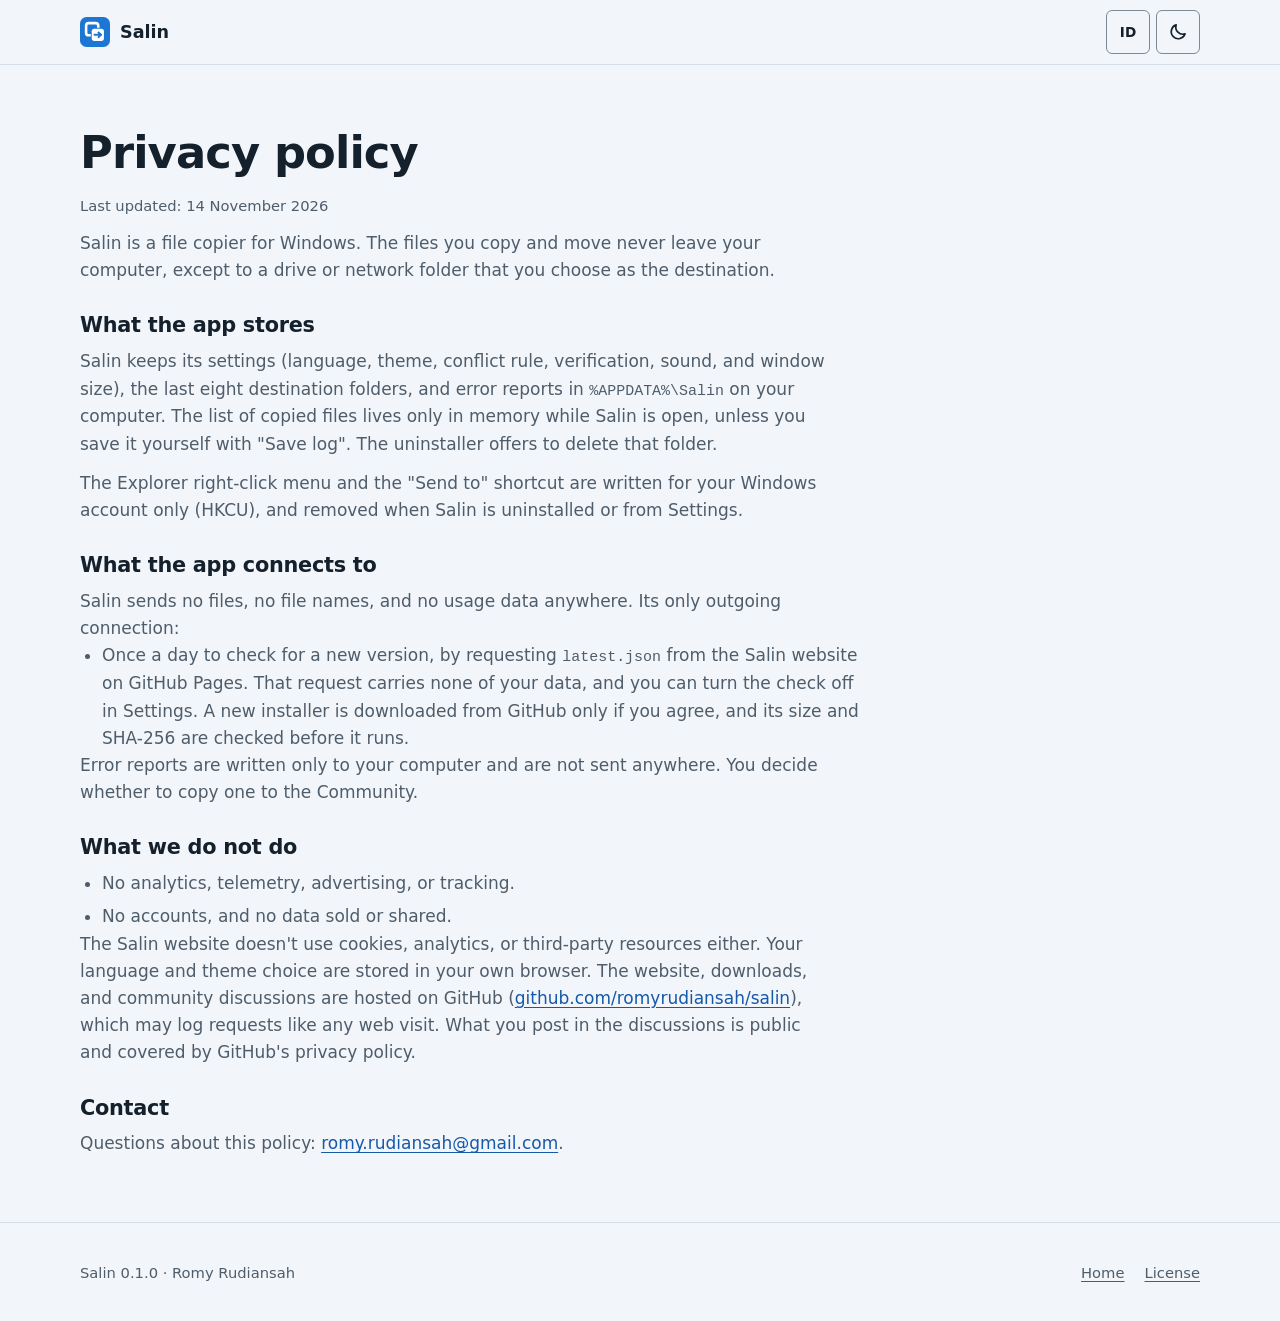
==== privacy.html @ a652020c "Situs Salin 0.1.0 (dari f0fc010)" ====
<!doctype html>
<html lang="id" data-lang="id">
<head>
  <meta charset="utf-8">
  <meta name="viewport" content="width=device-width, initial-scale=1">
  <title>Privasi Salin</title>
  <meta name="description" content="Kebijakan privasi Salin: file disalin di komputer Anda, tanpa akun, tanpa analitik.">
  <meta name="theme-color" content="#F2F5F9">
  <link rel="icon" href="img/logo.svg" type="image/svg+xml">
  <link rel="icon" href="favicon.ico" sizes="any">
  <link rel="stylesheet" href="style.css">
  <script>
    (function () {
      var d = document.documentElement, l = null, t = null;
      try { l = localStorage.getItem("salin-lang"); t = localStorage.getItem("salin-theme"); } catch (e) {}
      if (l !== "id" && l !== "en") l = /^id\b/i.test(navigator.language || "") ? "id" : "en";
      d.dataset.lang = l;
      d.lang = l;
      if (t === "dark") d.dataset.theme = "dark";
    })();
  </script>
</head>
<body>
<a class="skip" href="#isi"><span data-l="id">Langsung ke isi</span><span data-l="en">Skip to content</span></a>

<header class="top">
  <div class="wrap top-row">
    <a class="brand" href="./"><img src="img/logo.svg" alt="" width="30" height="30">Salin</a>
    <div class="tools">
      <button class="tool" type="button" data-switch-lang>
        <span data-l="id" aria-label="Switch to English">EN</span><span data-l="en" aria-label="Ganti ke Bahasa Indonesia">ID</span>
      </button>
      <button class="tool tool-icon" type="button" data-switch-theme aria-pressed="false">
        <span class="sr-only"><span data-l="id">Mode gelap</span><span data-l="en">Dark mode</span></span>
        <svg class="i-moon" viewBox="0 0 24 24" aria-hidden="true"><path d="M20.5 14.2A8.5 8.5 0 0 1 9.8 3.5a8.5 8.5 0 1 0 10.7 10.7z"/></svg>
        <svg class="i-sun" viewBox="0 0 24 24" aria-hidden="true"><circle cx="12" cy="12" r="4"/><path d="M12 2.5v2M12 19.5v2M2.5 12h2M19.5 12h2M5.3 5.3l1.4 1.4M17.3 17.3l1.4 1.4M5.3 18.7l1.4-1.4M17.3 6.7l1.4-1.4"/></svg>
      </button>
    </div>
  </div>
</header>

<main id="isi" class="doc wrap">
  <h1><span data-l="id">Kebijakan privasi</span><span data-l="en">Privacy policy</span></h1>
  <p class="meta"><span data-l="id">Terakhir diperbarui: 14 November 2026</span><span data-l="en">Last updated: 14 November 2026</span></p>
  <p><span data-l="id">Salin adalah penyalin file untuk Windows. File yang Anda salin dan pindahkan tidak pernah meninggalkan komputer Anda, kecuali ke drive atau folder jaringan yang Anda pilih sendiri sebagai tujuan.</span><span data-l="en">Salin is a file copier for Windows. The files you copy and move never leave your computer, except to a drive or network folder that you choose as the destination.</span></p>

  <h2><span data-l="id">Data yang disimpan aplikasi</span><span data-l="en">What the app stores</span></h2>
  <p><span data-l="id">Salin menyimpan pengaturan (bahasa, tema, aturan konflik, verifikasi, bunyi, dan ukuran jendela), delapan folder tujuan terakhir, serta laporan galat di <code>%APPDATA%\Salin</code> di komputer Anda. Daftar file yang disalin hanya ada di memori selama Salin terbuka, kecuali Anda sendiri menyimpannya lewat "Simpan log". Uninstaller menawarkan untuk menghapus folder itu.</span><span data-l="en">Salin keeps its settings (language, theme, conflict rule, verification, sound, and window size), the last eight destination folders, and error reports in <code>%APPDATA%\Salin</code> on your computer. The list of copied files lives only in memory while Salin is open, unless you save it yourself with "Save log". The uninstaller offers to delete that folder.</span></p>
  <p><span data-l="id">Menu klik kanan Explorer dan pintasan "Kirim ke" ditulis untuk akun Windows Anda saja (HKCU), dan dilepas saat Salin dicopot atau dari Pengaturan.</span><span data-l="en">The Explorer right-click menu and the "Send to" shortcut are written for your Windows account only (HKCU), and removed when Salin is uninstalled or from Settings.</span></p>

  <h2><span data-l="id">Sambungan internet aplikasi</span><span data-l="en">What the app connects to</span></h2>
  <p><span data-l="id">Salin tidak mengirim file, nama file, atau data pemakaian ke mana pun. Satu-satunya sambungan keluar:</span><span data-l="en">Salin sends no files, no file names, and no usage data anywhere. Its only outgoing connection:</span></p>
  <ul>
    <li><span data-l="id">Sekali sehari untuk memeriksa versi baru, dengan meminta <code>latest.json</code> dari situs Salin di GitHub Pages. Tidak ada data Anda di dalam permintaan itu, dan pemeriksaan ini bisa dimatikan di Pengaturan. Installer baru diunduh dari GitHub hanya bila Anda setuju, lalu ukuran dan SHA-256-nya dicocokkan sebelum dijalankan.</span><span data-l="en">Once a day to check for a new version, by requesting <code>latest.json</code> from the Salin website on GitHub Pages. That request carries none of your data, and you can turn the check off in Settings. A new installer is downloaded from GitHub only if you agree, and its size and SHA-256 are checked before it runs.</span></li>
  </ul>
  <p><span data-l="id">Laporan galat ditulis hanya ke komputer Anda dan tidak dikirim ke mana pun. Anda sendiri yang memutuskan apakah menyalinnya ke Komunitas.</span><span data-l="en">Error reports are written only to your computer and are not sent anywhere. You decide whether to copy one to the Community.</span></p>

  <h2><span data-l="id">Yang tidak kami lakukan</span><span data-l="en">What we do not do</span></h2>
  <ul>
    <li><span data-l="id">Tidak ada analitik, telemetri, iklan, atau pelacakan.</span><span data-l="en">No analytics, telemetry, advertising, or tracking.</span></li>
    <li><span data-l="id">Tidak ada akun, dan tidak ada data yang dijual atau dibagikan.</span><span data-l="en">No accounts, and no data sold or shared.</span></li>
  </ul>
  <p><span data-l="id">Situs Salin juga tidak memakai cookie, analitik, atau sumber dari pihak lain. Pilihan bahasa dan tema Anda disimpan di browser Anda sendiri. Situs, unduhan, dan diskusi komunitas berada di GitHub (<a href="https://github.com/romyrudiansah/salin">github.com/romyrudiansah/salin</a>), yang bisa mencatat permintaan seperti kunjungan web biasa. Yang Anda tulis di diskusi bersifat publik dan mengikuti kebijakan privasi GitHub.</span><span data-l="en">The Salin website doesn't use cookies, analytics, or third-party resources either. Your language and theme choice are stored in your own browser. The website, downloads, and community discussions are hosted on GitHub (<a href="https://github.com/romyrudiansah/salin">github.com/romyrudiansah/salin</a>), which may log requests like any web visit. What you post in the discussions is public and covered by GitHub's privacy policy.</span></p>

  <h2><span data-l="id">Kontak</span><span data-l="en">Contact</span></h2>
  <p><span data-l="id">Pertanyaan tentang kebijakan ini:</span><span data-l="en">Questions about this policy:</span> <a href="mailto:romy.rudiansah@gmail.com">romy.rudiansah@gmail.com</a>.</p>
</main>

<footer class="foot">
  <div class="wrap foot-row">
    <p>Salin 0.1.0 · Romy Rudiansah</p>
    <nav aria-label="Footer">
      <a href="./"><span data-l="id">Halaman utama</span><span data-l="en">Home</span></a>
      <a href="LICENSE.txt"><span data-l="id">Lisensi</span><span data-l="en">License</span></a>
    </nav>
  </div>
</footer>
<script src="site.js"></script>
</body>
</html>
---- style.css ----
/* Situs Salin. Alasan tiap pilihan ada di site/DESIGN.md. */
:root {
  --bg: #F2F5F9;
  --panel: #FFFFFF;
  --ink: #14202B;
  --dim: #4F5D6B;
  --line: #D5DDE6;
  --edge: #7D8A97;
  --accent: #1C6FCB;
  --on-accent: #FFFFFF;
  --link: #1659A8;
  --ghost: #1C6FCB;
  --sheet: #14202B;
  --on-sheet: #F2F5F9;
  /* Tombol dan bayangan kotak di lembar unduh memakai aksen tema sebaliknya supaya kontras dengan lembar. */
  --sheet-btn: #6AAEF0;
  --on-sheet-btn: #061A30;
  --shadow: 0 14px 40px rgba(20, 32, 43, .14);
  --gutter: clamp(16px, 4vw, 40px);
  --offset: 14px;
  color-scheme: light;
}
:root[data-theme="dark"] {
  --bg: #0D131A;
  --panel: #16202B;
  --ink: #E6EDF5;
  --dim: #9DABBA;
  --line: #273442;
  --edge: #6B7A8A;
  --accent: #6AAEF0;
  --on-accent: #061A30;
  --link: #7FB8F2;
  --ghost: #6AAEF0;
  --sheet: #E6EDF5;
  --on-sheet: #14202B;
  --sheet-btn: #1C6FCB;
  --on-sheet-btn: #FFFFFF;
  --shadow: 0 14px 40px rgba(0, 0, 0, .5);
  color-scheme: dark;
}

*, *::before, *::after { box-sizing: border-box; }
html { -webkit-text-size-adjust: 100%; scroll-behavior: smooth; }
body {
  margin: 0;
  background: var(--bg);
  color: var(--ink);
  font: 17px/1.6 "Segoe UI Variable Text", "Segoe UI", system-ui, sans-serif;
}
img, svg { display: block; max-width: 100%; }
img { height: auto; }
h1, h2, h3 { font-family: "Segoe UI Variable Display", "Segoe UI", system-ui, sans-serif; margin: 0; font-weight: 600; }
h1 { font-size: clamp(2.1rem, 1.2rem + 4vw, 4.2rem); line-height: 1.06; letter-spacing: -.02em; max-width: 19ch; }
h2 { font-size: clamp(1.6rem, 1.2rem + 1.5vw, 2.4rem); line-height: 1.15; letter-spacing: -.012em; }
h3 { font-size: 1.08rem; line-height: 1.3; }
p { margin: 0; }
ul, ol { margin: 0; padding: 0; list-style: none; }
a { color: var(--link); text-underline-offset: 3px; }
a:hover { text-decoration-thickness: 2px; }
:focus-visible { outline: 3px solid var(--link); outline-offset: 2px; border-radius: 4px; }
code, kbd { font-family: "Cascadia Mono", Consolas, monospace; font-size: .88em; }

html[data-lang="id"] [data-l="en"], html[data-lang="en"] [data-l="id"] { display: none !important; }

.wrap { width: min(1200px, 100%); margin-inline: auto; padding-inline: var(--gutter); }
.narrow { max-width: 820px; }
.sr-only { position: absolute; width: 1px; height: 1px; overflow: hidden; clip-path: inset(50%); white-space: nowrap; }
.skip { position: absolute; left: 12px; top: -60px; padding: 10px 14px; background: var(--accent); color: var(--on-accent); border-radius: 6px; z-index: 5; }
.skip:focus { top: 12px; }

/* Kepala halaman */
.top { border-bottom: 1px solid var(--line); }
.top-row { display: flex; align-items: center; gap: 20px; min-height: 64px; }
.brand { display: inline-flex; align-items: center; gap: 10px; min-height: 44px; font: 600 1.1rem "Segoe UI Variable Display", "Segoe UI", system-ui, sans-serif; color: var(--ink); text-decoration: none; }
.nav { display: flex; gap: 2px; margin-left: 12px; }
.nav a { display: inline-flex; align-items: center; min-height: 44px; padding: 0 11px; border-radius: 6px; color: var(--dim); font-size: .94rem; text-decoration: none; white-space: nowrap; }
.nav a:hover { color: var(--ink); background: var(--panel); }
.tools { display: flex; gap: 6px; margin-left: auto; }
.tool { display: inline-grid; place-items: center; min-width: 44px; height: 44px; padding: 0 10px; border: 1px solid var(--edge); border-radius: 6px; background: transparent; color: var(--ink); font: 600 .85rem "Segoe UI", system-ui, sans-serif; cursor: pointer; }
.tool:hover { background: var(--panel); }
.tool svg { width: 20px; height: 20px; fill: none; stroke: currentColor; stroke-width: 2; stroke-linecap: round; stroke-linejoin: round; }
.i-sun { display: none; }
:root[data-theme="dark"] .i-sun { display: block; }
:root[data-theme="dark"] .i-moon { display: none; }
.menu-btn { display: none; }

/* Pembuka */
.hero { padding-block: clamp(36px, 5vw, 72px) clamp(44px, 6vw, 84px); }
.hero-row { display: grid; grid-template-columns: minmax(0, 1fr) auto; gap: 24px 56px; align-items: start; margin-top: clamp(20px, 3vw, 32px); }
.lead { max-width: 58ch; color: var(--dim); font-size: clamp(1.05rem, 1rem + .35vw, 1.25rem); line-height: 1.5; }
.hero-cta { display: grid; justify-items: start; gap: 10px; }
.meta { color: var(--dim); font-size: .92rem; }
.btn { display: inline-flex; align-items: center; justify-content: center; gap: 10px; min-height: 52px; padding: 0 24px; border-radius: 6px; font-weight: 600; font-size: 1.05rem; text-decoration: none; transition: filter .12s ease; }
.btn svg { width: 22px; height: 22px; fill: none; stroke: currentColor; stroke-width: 2.2; stroke-linecap: round; stroke-linejoin: round; }
.btn-primary { background: var(--accent); color: var(--on-accent); }
.btn-primary:hover { filter: brightness(1.1); }
.btn-ink { background: var(--sheet-btn); color: var(--on-sheet-btn); }
.btn-ink:hover { filter: brightness(1.1); }
.text-link { display: inline-flex; align-items: center; min-height: 44px; }

/* Motif "Ganda": dari logo, kotak bergaris di belakang dan kotak penuh di depan yang bergeser ke kanan
   bawah. Tangkapan layar adalah kotak depan; garis aksen di belakangnya mengintip di kiri atas. Gambar
   tidak pernah dipotong, jadi jendela aplikasi tampil utuh. */
.shot { margin: 0; }
.frame { position: relative; isolation: isolate; padding: var(--offset) 0 0 var(--offset); }
.frame::before {
  content: "";
  position: absolute;
  inset: 0 var(--offset) var(--offset) 0;
  border: 3px solid var(--ghost);
  border-radius: 12px;
  z-index: -1;
}
.shot img {
  width: 100%;
  padding: 10px;
  background: var(--panel);
  border-radius: 10px;
  border: 1px solid var(--line);
  box-shadow: var(--shadow);
}
.shot figcaption { margin-top: 12px; color: var(--dim); font-size: .9rem; }
.shot-hero { margin-top: clamp(28px, 4vw, 44px); }
.shot-wide { margin-top: clamp(28px, 4vw, 44px); }

.sec { padding-block: clamp(40px, 5vw, 76px); border-top: 1px solid var(--line); }
.sec p + p { margin-top: 14px; }
.sec > .wrap > h2, .narrow > h2 { margin-bottom: 18px; }
.narrow p { color: var(--dim); }

.head-pair { display: grid; grid-template-columns: minmax(0, 6fr) minmax(0, 6fr); gap: 16px 48px; align-items: start; margin-bottom: clamp(26px, 3vw, 38px); }
.head-pair p { color: var(--dim); }

/* Urutan penulisan file: garis waktu mendatar, langkah dengan nama file sungguhan. */
.steps { display: grid; grid-template-columns: repeat(4, minmax(0, 1fr)); gap: 0; counter-reset: step; }
.steps li { position: relative; padding: 46px 22px 0 0; counter-increment: step; }
.steps li::before {
  content: counter(step);
  position: absolute;
  top: 0;
  left: 0;
  display: grid;
  place-items: center;
  width: 30px;
  height: 30px;
  border-radius: 7px;
  background: var(--accent);
  color: var(--on-accent);
  font: 600 .95rem "Segoe UI", system-ui, sans-serif;
}
.steps li::after { content: ""; position: absolute; top: 14px; left: 38px; right: 8px; height: 2px; background: var(--line); }
.steps li:last-child::after { display: none; }
.steps h3 { margin-bottom: 8px; }
.steps p { color: var(--dim); font-size: .96rem; line-height: 1.5; }
.file { display: inline-block; margin-top: 10px; padding: 3px 8px; border: 1px solid var(--line); border-radius: 5px; background: var(--panel); color: var(--ink); font-family: "Cascadia Mono", Consolas, monospace; font-size: .82rem; overflow-wrap: anywhere; }
.file-part { border-style: dashed; color: var(--dim); }
.file-gone { color: var(--dim); text-decoration: line-through; }
.steps-note { margin-top: clamp(24px, 3vw, 34px); max-width: 70ch; color: var(--dim); }

.split { display: grid; grid-template-columns: minmax(0, 5fr) minmax(0, 7fr); gap: 32px 56px; align-items: center; }
.split-flip { grid-template-columns: minmax(0, 7fr) minmax(0, 5fr); }
.split-text h2 { margin-bottom: 18px; }
.split-text p { color: var(--dim); }
.split-text ul { margin-top: 18px; display: grid; gap: 10px; }

/* Poin daftar: dua kotak kecil bertindih, bentuk logo dalam ukuran 12 px. */
.split-text li, .gaps li { position: relative; padding-left: 24px; color: var(--dim); line-height: 1.5; }
.split-text li::before, .gaps li::before {
  content: "";
  position: absolute;
  left: 0;
  top: .36em;
  width: 9px;
  height: 9px;
  border: 1.5px solid var(--link);
  border-radius: 2px;
}
.split-text li::after, .gaps li::after {
  content: "";
  position: absolute;
  left: 4px;
  top: calc(.36em + 4px);
  width: 9px;
  height: 9px;
  background: var(--link);
  border-radius: 2px;
}
.gaps { display: grid; gap: 12px; }

.rules { width: 100%; margin-top: 20px; border-collapse: collapse; font-size: .96rem; }
.rules th { text-align: left; font-weight: 600; color: var(--ink); padding: 10px 14px 10px 0; border-bottom: 1px solid var(--line); vertical-align: top; white-space: nowrap; }
.rules td { padding: 10px 0; border-bottom: 1px solid var(--line); color: var(--dim); vertical-align: top; }

/* Antrean dan gangguan: daftar padat dua kolom tanpa gambar. */
.cases { display: grid; grid-template-columns: repeat(2, minmax(0, 1fr)); gap: 0 48px; margin-top: 8px; }
.cases div { padding: 16px 0; border-bottom: 1px solid var(--line); }
.cases dt { font-weight: 600; margin-bottom: 4px; }
.cases dd { margin: 0; color: var(--dim); line-height: 1.5; }

kbd { display: inline-block; min-width: 1.9em; padding: 1px 7px; border: 1px solid var(--edge); border-bottom-width: 2px; border-radius: 5px; background: var(--panel); color: var(--ink); text-align: center; font-size: .82rem; }

/* Unduh: satu lembar gelap dengan kotak bergaris di belakangnya, satu-satunya blok warna besar. */
.get { padding-block: clamp(44px, 6vw, 84px); border-top: 1px solid var(--line); }
.get-frame { position: relative; isolation: isolate; padding: 18px 0 0 18px; }
.get-frame::before { content: ""; position: absolute; inset: 0 18px 18px 0; border: 3px solid var(--ghost); border-radius: 14px; z-index: -1; }
.get-sheet {
  display: grid;
  grid-template-columns: minmax(0, 6fr) minmax(0, 6fr);
  gap: 24px 48px;
  align-items: center;
  padding: clamp(30px, 4vw, 52px) clamp(22px, 4vw, 52px);
  background: var(--sheet);
  color: var(--on-sheet);
  border-radius: 12px;
}
.get-sheet h2 { margin-bottom: 12px; }
.get-sheet p { color: inherit; opacity: .86; }
.get-cta { display: grid; gap: 12px; justify-items: start; }
.meta-ink { font-size: .92rem; opacity: .86; }
.meta-ink a, .get-sheet a:not(.btn) { color: inherit; }
.sha { display: grid; grid-template-columns: auto minmax(0, 1fr) auto; gap: 10px; align-items: center; width: 100%; font-size: .86rem; }
.sha code { overflow-wrap: anywhere; opacity: .9; }
.copy { min-height: 36px; padding: 0 12px; border: 1px solid currentColor; border-radius: 6px; background: transparent; color: inherit; font: 600 .85rem "Segoe UI", system-ui, sans-serif; cursor: pointer; }
.copy:hover { background: rgba(127, 127, 127, .18); }

.foot { border-top: 1px solid var(--line); padding-block: 28px; color: var(--dim); font-size: .92rem; }
.foot-row { display: flex; flex-wrap: wrap; gap: 12px 28px; align-items: center; justify-content: space-between; }
.foot nav { display: flex; flex-wrap: wrap; gap: 4px 20px; }
.foot a { color: var(--dim); display: inline-flex; align-items: center; min-height: 44px; }

/* Halaman privasi */
.doc { padding-block: clamp(36px, 5vw, 64px); }
.doc h1 { font-size: clamp(1.9rem, 1.4rem + 2vw, 2.8rem); margin-bottom: 18px; }
.doc h2 { font-size: 1.3rem; margin: 30px 0 10px; }
.doc p, .doc li { color: var(--dim); max-width: 70ch; }
.doc p + p { margin-top: 12px; }
.doc ul { list-style: disc; padding-left: 22px; display: grid; gap: 6px; }

@media (max-width: 980px) {
  .nav { display: none; position: absolute; top: 64px; left: 0; right: 0; z-index: 4; flex-direction: column; gap: 0; margin: 0; padding: 8px var(--gutter) 14px; background: var(--bg); border-bottom: 1px solid var(--line); }
  .nav.open { display: flex; }
  .top { position: relative; }
  .menu-btn { display: inline-grid; }
  .hero-row, .head-pair, .split, .split-flip, .get-sheet { grid-template-columns: minmax(0, 1fr); }
  .split-flip .shot { order: 2; }
  .steps { grid-template-columns: repeat(2, minmax(0, 1fr)); row-gap: 28px; }
  .steps li:nth-child(2)::after { display: none; }
  .cases { grid-template-columns: minmax(0, 1fr); }
}
@media (max-width: 560px) {
  :root { --offset: 8px; }
  .shot img { padding: 6px; }
  .steps { grid-template-columns: minmax(0, 1fr); }
  .steps li { padding: 0 0 0 44px; }
  .steps li::after { display: none; }
  .rules th { white-space: normal; }
  .get-frame { padding: 10px 0 0 10px; }
  .get-frame::before { inset: 0 10px 10px 0; }
}
@media (prefers-reduced-motion: reduce) {
  html { scroll-behavior: auto; }
  .btn { transition: none; }
}
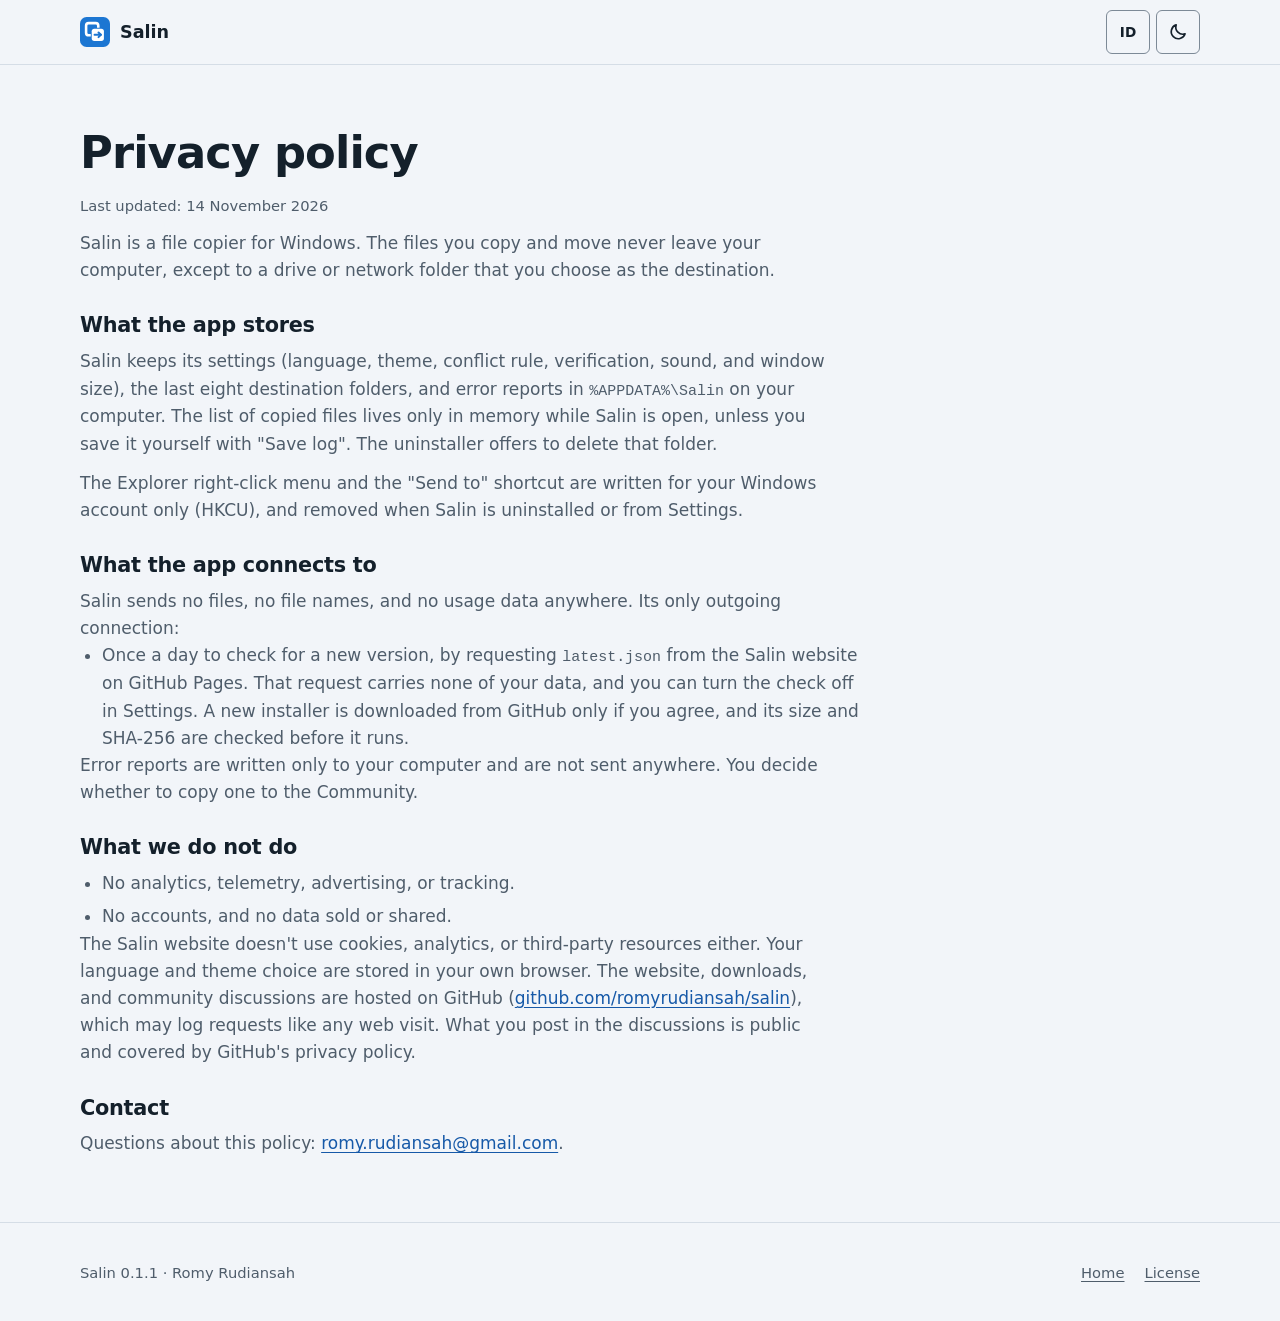
==== commit 96b08dcb: "Situs Salin 0.1.1 (dari 4e1704c)" ====
--- a/privacy.html
+++ b/privacy.html
@@ -68,7 +68,7 @@
 
 <footer class="foot">
   <div class="wrap foot-row">
-    <p>Salin 0.1.0 · Romy Rudiansah</p>
+    <p>Salin 0.1.1 · Romy Rudiansah</p>
     <nav aria-label="Footer">
       <a href="./"><span data-l="id">Halaman utama</span><span data-l="en">Home</span></a>
       <a href="LICENSE.txt"><span data-l="id">Lisensi</span><span data-l="en">License</span></a>
